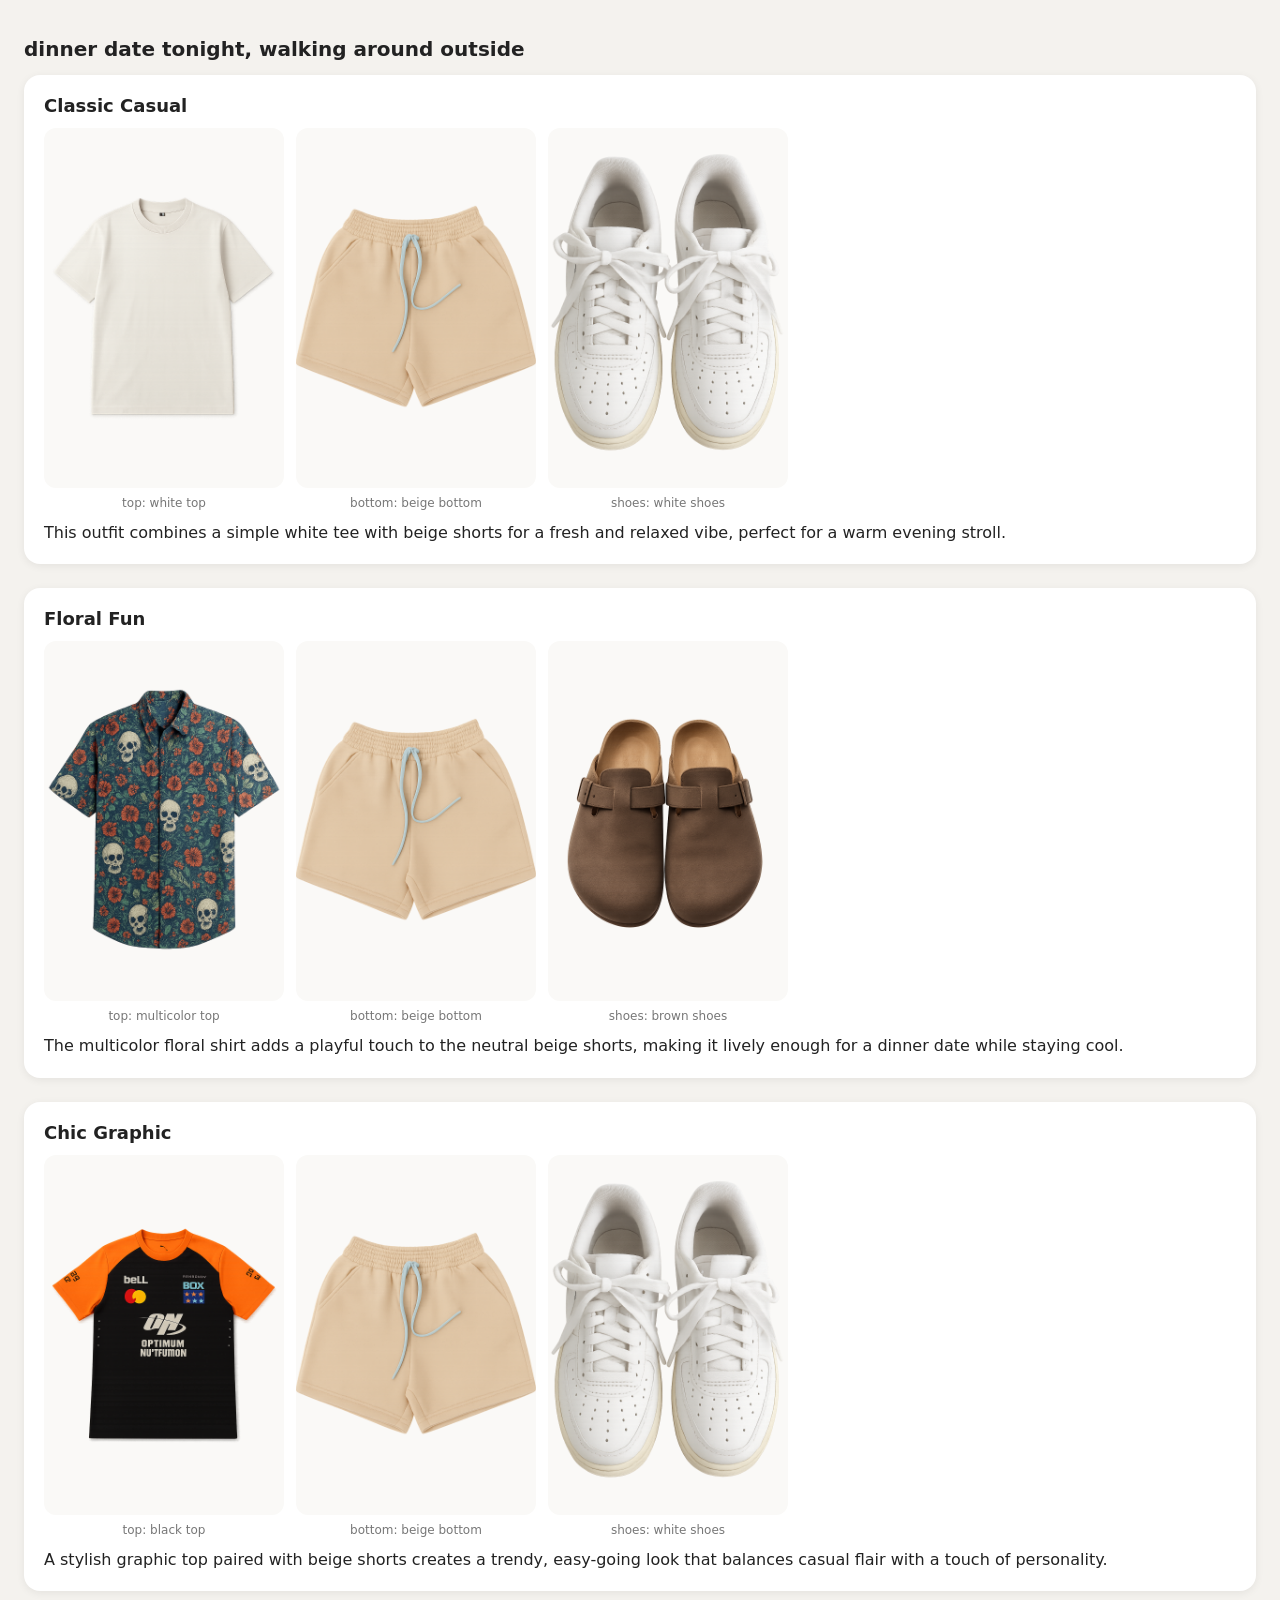
==== outfits.html @ 5315e97f "Initial commit" ====
<!doctype html><html><head><meta charset="utf-8"><title>Outfits</title><style>
body{font-family:system-ui,sans-serif;background:#f4f2ee;margin:0;padding:24px;color:#222}
h1{font-size:20px;font-weight:600} .card{background:#fff;border-radius:16px;padding:20px;margin:0 0 24px;box-shadow:0 2px 8px #0001}
.card h2{margin:0 0 12px;font-size:18px} .photos{display:flex;gap:12px;flex-wrap:wrap}
figure{margin:0;flex:1 1 140px;max-width:240px;text-align:center}
img{width:100%;aspect-ratio:2/3;object-fit:contain;background:#faf9f7;border-radius:12px}
figcaption{font-size:12px;color:#777;margin-top:4px} p{margin:12px 0 0;line-height:1.4}
</style></head><body><h1>dinner date tonight, walking around outside</h1><section class="card"><h2>Classic Casual</h2><div class="photos"><figure><img src="gpt_generate/gpt_white_t_shirt_20260925_034911.png" alt="gpt_white_t_shirt_20260925_034911.png"><figcaption>top: white top</figcaption></figure><figure><img src="gpt_generate/gpt_beige_shorts_20260927_043459.png" alt="gpt_beige_shorts_20260927_043459.png"><figcaption>bottom: beige bottom</figcaption></figure><figure><img src="gpt_generate/gpt_air_force_1_20260927_035716.png" alt="gpt_air_force_1_20260927_035716.png"><figcaption>shoes: white shoes</figcaption></figure></div><p>This outfit combines a simple white tee with beige shorts for a fresh and relaxed vibe, perfect for a warm evening stroll.</p></section><section class="card"><h2>Floral Fun</h2><div class="photos"><figure><img src="gpt_generate/gpt_floral_shirt_20260927_034820.png" alt="gpt_floral_shirt_20260927_034820.png"><figcaption>top: multicolor top</figcaption></figure><figure><img src="gpt_generate/gpt_beige_shorts_20260927_043459.png" alt="gpt_beige_shorts_20260927_043459.png"><figcaption>bottom: beige bottom</figcaption></figure><figure><img src="gpt_generate/gpt_brown_clogs_20260927_044316.png" alt="gpt_brown_clogs_20260927_044316.png"><figcaption>shoes: brown shoes</figcaption></figure></div><p>The multicolor floral shirt adds a playful touch to the neutral beige shorts, making it lively enough for a dinner date while staying cool.</p></section><section class="card"><h2>Chic Graphic</h2><div class="photos"><figure><img src="gpt_generate/gpt_mclaren_20260925_035043.png" alt="gpt_mclaren_20260925_035043.png"><figcaption>top: black top</figcaption></figure><figure><img src="gpt_generate/gpt_beige_shorts_20260927_043459.png" alt="gpt_beige_shorts_20260927_043459.png"><figcaption>bottom: beige bottom</figcaption></figure><figure><img src="gpt_generate/gpt_air_force_1_20260927_035716.png" alt="gpt_air_force_1_20260927_035716.png"><figcaption>shoes: white shoes</figcaption></figure></div><p>A stylish graphic top paired with beige shorts creates a trendy, easy-going look that balances casual flair with a touch of personality.</p></section></body></html>
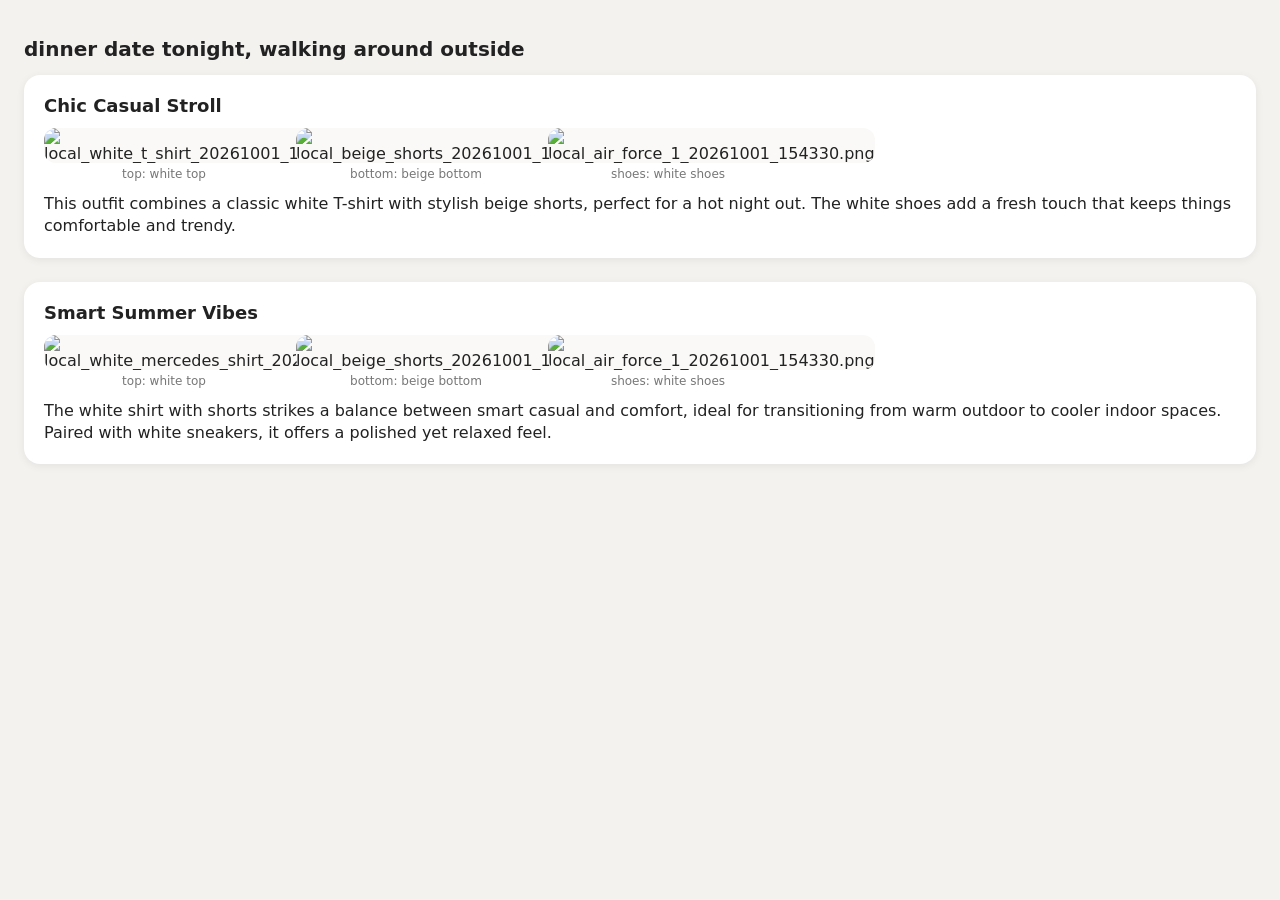
==== commit 8788409a: "Switch local background removal to rembg+BiRefNet with Real-ESRGAN sharpening Regenerate local_gener" ====
--- a/outfits.html
+++ b/outfits.html
@@ -5,4 +5,4 @@
 figure{margin:0;flex:1 1 140px;max-width:240px;text-align:center}
 img{width:100%;aspect-ratio:2/3;object-fit:contain;background:#faf9f7;border-radius:12px}
 figcaption{font-size:12px;color:#777;margin-top:4px} p{margin:12px 0 0;line-height:1.4}
-</style></head><body><h1>dinner date tonight, walking around outside</h1><section class="card"><h2>Classic Casual</h2><div class="photos"><figure><img src="gpt_generate/gpt_white_t_shirt_20260925_034911.png" alt="gpt_white_t_shirt_20260925_034911.png"><figcaption>top: white top</figcaption></figure><figure><img src="gpt_generate/gpt_beige_shorts_20260927_043459.png" alt="gpt_beige_shorts_20260927_043459.png"><figcaption>bottom: beige bottom</figcaption></figure><figure><img src="gpt_generate/gpt_air_force_1_20260927_035716.png" alt="gpt_air_force_1_20260927_035716.png"><figcaption>shoes: white shoes</figcaption></figure></div><p>This outfit combines a simple white tee with beige shorts for a fresh and relaxed vibe, perfect for a warm evening stroll.</p></section><section class="card"><h2>Floral Fun</h2><div class="photos"><figure><img src="gpt_generate/gpt_floral_shirt_20260927_034820.png" alt="gpt_floral_shirt_20260927_034820.png"><figcaption>top: multicolor top</figcaption></figure><figure><img src="gpt_generate/gpt_beige_shorts_20260927_043459.png" alt="gpt_beige_shorts_20260927_043459.png"><figcaption>bottom: beige bottom</figcaption></figure><figure><img src="gpt_generate/gpt_brown_clogs_20260927_044316.png" alt="gpt_brown_clogs_20260927_044316.png"><figcaption>shoes: brown shoes</figcaption></figure></div><p>The multicolor floral shirt adds a playful touch to the neutral beige shorts, making it lively enough for a dinner date while staying cool.</p></section><section class="card"><h2>Chic Graphic</h2><div class="photos"><figure><img src="gpt_generate/gpt_mclaren_20260925_035043.png" alt="gpt_mclaren_20260925_035043.png"><figcaption>top: black top</figcaption></figure><figure><img src="gpt_generate/gpt_beige_shorts_20260927_043459.png" alt="gpt_beige_shorts_20260927_043459.png"><figcaption>bottom: beige bottom</figcaption></figure><figure><img src="gpt_generate/gpt_air_force_1_20260927_035716.png" alt="gpt_air_force_1_20260927_035716.png"><figcaption>shoes: white shoes</figcaption></figure></div><p>A stylish graphic top paired with beige shorts creates a trendy, easy-going look that balances casual flair with a touch of personality.</p></section></body></html>+</style></head><body><h1>dinner date tonight, walking around outside</h1><section class="card"><h2>Chic Casual Stroll</h2><div class="photos"><figure><img src="local_generate/local_white_t_shirt_20261001_154508.png" alt="local_white_t_shirt_20261001_154508.png"><figcaption>top: white top</figcaption></figure><figure><img src="local_generate/local_beige_shorts_20261001_154340.png" alt="local_beige_shorts_20261001_154340.png"><figcaption>bottom: beige bottom</figcaption></figure><figure><img src="local_generate/local_air_force_1_20261001_154330.png" alt="local_air_force_1_20261001_154330.png"><figcaption>shoes: white shoes</figcaption></figure></div><p>This outfit combines a classic white T-shirt with stylish beige shorts, perfect for a hot night out. The white shoes add a fresh touch that keeps things comfortable and trendy.</p></section><section class="card"><h2>Smart Summer Vibes</h2><div class="photos"><figure><img src="local_generate/local_white_mercedes_shirt_20261001_154448.png" alt="local_white_mercedes_shirt_20261001_154448.png"><figcaption>top: white top</figcaption></figure><figure><img src="local_generate/local_beige_shorts_20261001_154340.png" alt="local_beige_shorts_20261001_154340.png"><figcaption>bottom: beige bottom</figcaption></figure><figure><img src="local_generate/local_air_force_1_20261001_154330.png" alt="local_air_force_1_20261001_154330.png"><figcaption>shoes: white shoes</figcaption></figure></div><p>The white shirt with shorts strikes a balance between smart casual and comfort, ideal for transitioning from warm outdoor to cooler indoor spaces. Paired with white sneakers, it offers a polished yet relaxed feel.</p></section></body></html>
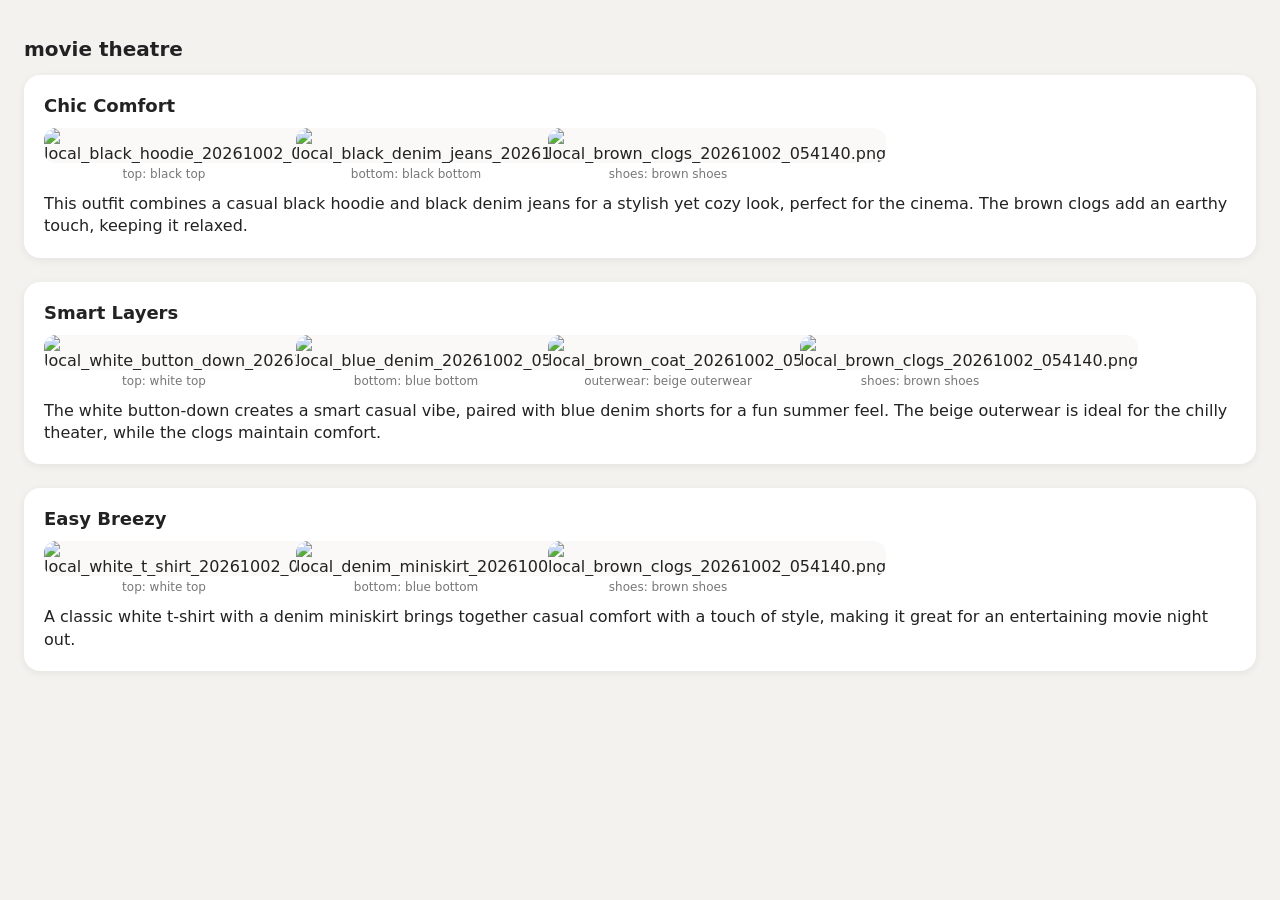
==== commit 364d77d5: "Remove warmth attribute, add birefnet/macOS background removal pipelines Drops the warmth column/fil" ====
--- a/outfits.html
+++ b/outfits.html
@@ -5,4 +5,4 @@
 figure{margin:0;flex:1 1 140px;max-width:240px;text-align:center}
 img{width:100%;aspect-ratio:2/3;object-fit:contain;background:#faf9f7;border-radius:12px}
 figcaption{font-size:12px;color:#777;margin-top:4px} p{margin:12px 0 0;line-height:1.4}
-</style></head><body><h1>dinner date tonight, walking around outside</h1><section class="card"><h2>Chic Casual Stroll</h2><div class="photos"><figure><img src="local_generate/local_white_t_shirt_20261001_154508.png" alt="local_white_t_shirt_20261001_154508.png"><figcaption>top: white top</figcaption></figure><figure><img src="local_generate/local_beige_shorts_20261001_154340.png" alt="local_beige_shorts_20261001_154340.png"><figcaption>bottom: beige bottom</figcaption></figure><figure><img src="local_generate/local_air_force_1_20261001_154330.png" alt="local_air_force_1_20261001_154330.png"><figcaption>shoes: white shoes</figcaption></figure></div><p>This outfit combines a classic white T-shirt with stylish beige shorts, perfect for a hot night out. The white shoes add a fresh touch that keeps things comfortable and trendy.</p></section><section class="card"><h2>Smart Summer Vibes</h2><div class="photos"><figure><img src="local_generate/local_white_mercedes_shirt_20261001_154448.png" alt="local_white_mercedes_shirt_20261001_154448.png"><figcaption>top: white top</figcaption></figure><figure><img src="local_generate/local_beige_shorts_20261001_154340.png" alt="local_beige_shorts_20261001_154340.png"><figcaption>bottom: beige bottom</figcaption></figure><figure><img src="local_generate/local_air_force_1_20261001_154330.png" alt="local_air_force_1_20261001_154330.png"><figcaption>shoes: white shoes</figcaption></figure></div><p>The white shirt with shorts strikes a balance between smart casual and comfort, ideal for transitioning from warm outdoor to cooler indoor spaces. Paired with white sneakers, it offers a polished yet relaxed feel.</p></section></body></html>+</style></head><body><h1>movie theatre</h1><section class="card"><h2>Chic Comfort</h2><div class="photos"><figure><img src="local_generate/local_black_hoodie_20261002_054107.png" alt="local_black_hoodie_20261002_054107.png"><figcaption>top: black top</figcaption></figure><figure><img src="local_generate/local_black_denim_jeans_20261002_054054.png" alt="local_black_denim_jeans_20261002_054054.png"><figcaption>bottom: black bottom</figcaption></figure><figure><img src="local_generate/local_brown_clogs_20261002_054140.png" alt="local_brown_clogs_20261002_054140.png"><figcaption>shoes: brown shoes</figcaption></figure></div><p>This outfit combines a casual black hoodie and black denim jeans for a stylish yet cozy look, perfect for the cinema. The brown clogs add an earthy touch, keeping it relaxed.</p></section><section class="card"><h2>Smart Layers</h2><div class="photos"><figure><img src="local_generate/local_white_button_down_20261002_054253.png" alt="local_white_button_down_20261002_054253.png"><figcaption>top: white top</figcaption></figure><figure><img src="local_generate/local_blue_denim_20261002_054115.png" alt="local_blue_denim_20261002_054115.png"><figcaption>bottom: blue bottom</figcaption></figure><figure><img src="local_generate/local_brown_coat_20261002_054149.png" alt="local_brown_coat_20261002_054149.png"><figcaption>outerwear: beige outerwear</figcaption></figure><figure><img src="local_generate/local_brown_clogs_20261002_054140.png" alt="local_brown_clogs_20261002_054140.png"><figcaption>shoes: brown shoes</figcaption></figure></div><p>The white button-down creates a smart casual vibe, paired with blue denim shorts for a fun summer feel. The beige outerwear is ideal for the chilly theater, while the clogs maintain comfort.</p></section><section class="card"><h2>Easy Breezy</h2><div class="photos"><figure><img src="local_generate/local_white_t_shirt_20261002_054317.png" alt="local_white_t_shirt_20261002_054317.png"><figcaption>top: white top</figcaption></figure><figure><img src="local_generate/local_denim_miniskirt_20261002_054203.png" alt="local_denim_miniskirt_20261002_054203.png"><figcaption>bottom: blue bottom</figcaption></figure><figure><img src="local_generate/local_brown_clogs_20261002_054140.png" alt="local_brown_clogs_20261002_054140.png"><figcaption>shoes: brown shoes</figcaption></figure></div><p>A classic white t-shirt with a denim miniskirt brings together casual comfort with a touch of style, making it great for an entertaining movie night out.</p></section></body></html>
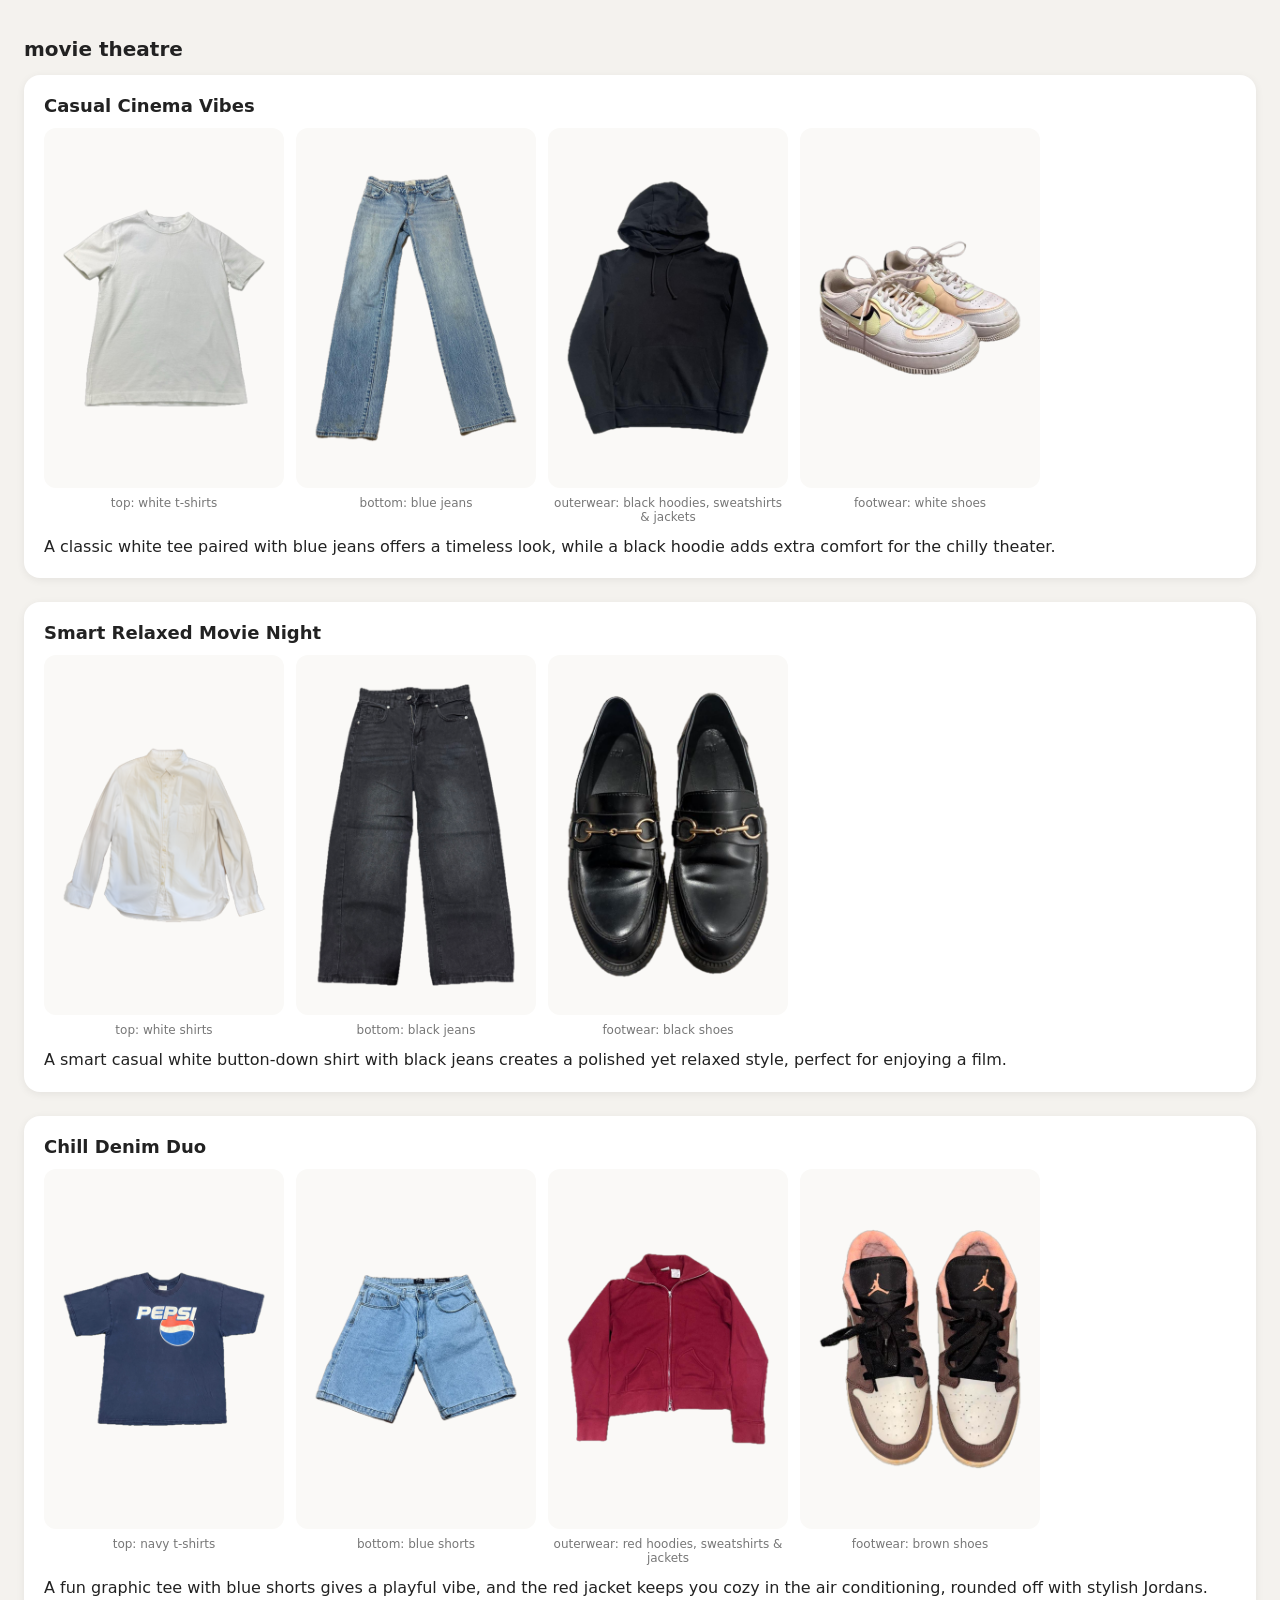
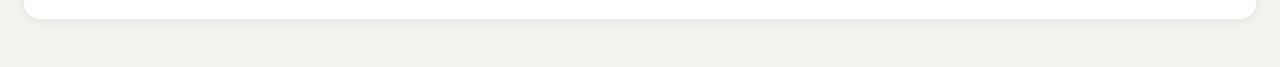
==== commit 9a5c57c6: "Rename outfit engines, refine tagging taxonomy, regenerate catalog 1-40 - outfit_engine.py / outfit_" ====
--- a/outfits.html
+++ b/outfits.html
@@ -5,4 +5,4 @@
 figure{margin:0;flex:1 1 140px;max-width:240px;text-align:center}
 img{width:100%;aspect-ratio:2/3;object-fit:contain;background:#faf9f7;border-radius:12px}
 figcaption{font-size:12px;color:#777;margin-top:4px} p{margin:12px 0 0;line-height:1.4}
-</style></head><body><h1>movie theatre</h1><section class="card"><h2>Chic Comfort</h2><div class="photos"><figure><img src="local_generate/local_black_hoodie_20261002_054107.png" alt="local_black_hoodie_20261002_054107.png"><figcaption>top: black top</figcaption></figure><figure><img src="local_generate/local_black_denim_jeans_20261002_054054.png" alt="local_black_denim_jeans_20261002_054054.png"><figcaption>bottom: black bottom</figcaption></figure><figure><img src="local_generate/local_brown_clogs_20261002_054140.png" alt="local_brown_clogs_20261002_054140.png"><figcaption>shoes: brown shoes</figcaption></figure></div><p>This outfit combines a casual black hoodie and black denim jeans for a stylish yet cozy look, perfect for the cinema. The brown clogs add an earthy touch, keeping it relaxed.</p></section><section class="card"><h2>Smart Layers</h2><div class="photos"><figure><img src="local_generate/local_white_button_down_20261002_054253.png" alt="local_white_button_down_20261002_054253.png"><figcaption>top: white top</figcaption></figure><figure><img src="local_generate/local_blue_denim_20261002_054115.png" alt="local_blue_denim_20261002_054115.png"><figcaption>bottom: blue bottom</figcaption></figure><figure><img src="local_generate/local_brown_coat_20261002_054149.png" alt="local_brown_coat_20261002_054149.png"><figcaption>outerwear: beige outerwear</figcaption></figure><figure><img src="local_generate/local_brown_clogs_20261002_054140.png" alt="local_brown_clogs_20261002_054140.png"><figcaption>shoes: brown shoes</figcaption></figure></div><p>The white button-down creates a smart casual vibe, paired with blue denim shorts for a fun summer feel. The beige outerwear is ideal for the chilly theater, while the clogs maintain comfort.</p></section><section class="card"><h2>Easy Breezy</h2><div class="photos"><figure><img src="local_generate/local_white_t_shirt_20261002_054317.png" alt="local_white_t_shirt_20261002_054317.png"><figcaption>top: white top</figcaption></figure><figure><img src="local_generate/local_denim_miniskirt_20261002_054203.png" alt="local_denim_miniskirt_20261002_054203.png"><figcaption>bottom: blue bottom</figcaption></figure><figure><img src="local_generate/local_brown_clogs_20261002_054140.png" alt="local_brown_clogs_20261002_054140.png"><figcaption>shoes: brown shoes</figcaption></figure></div><p>A classic white t-shirt with a denim miniskirt brings together casual comfort with a touch of style, making it great for an entertaining movie night out.</p></section></body></html>+</style></head><body><h1>movie theatre</h1><section class="card"><h2>Casual Cinema Vibes</h2><div class="photos"><figure><img src="macos_generate/macos_1_white_plain_tee_20261003_171202.png" alt="macos_1_white_plain_tee_20261003_171202.png"><figcaption>top: white t-shirts</figcaption></figure><figure><img src="macos_generate/macos_10_blue_straight_jeans_20261003_171208.png" alt="macos_10_blue_straight_jeans_20261003_171208.png"><figcaption>bottom: blue jeans</figcaption></figure><figure><img src="macos_generate/macos_12_black_plain_hoodie_20261003_171210.png" alt="macos_12_black_plain_hoodie_20261003_171210.png"><figcaption>outerwear: black hoodies, sweatshirts &amp; jackets</figcaption></figure><figure><img src="macos_generate/macos_30_multicolor_af1_20261003_171226.png" alt="macos_30_multicolor_af1_20261003_171226.png"><figcaption>footwear: white shoes</figcaption></figure></div><p>A classic white tee paired with blue jeans offers a timeless look, while a black hoodie adds extra comfort for the chilly theater.</p></section><section class="card"><h2>Smart Relaxed Movie Night</h2><div class="photos"><figure><img src="macos_generate/macos_2_white_button_down_20261003_171204.png" alt="macos_2_white_button_down_20261003_171204.png"><figcaption>top: white shirts</figcaption></figure><figure><img src="macos_generate/macos_14_black_denim_jeans_20261003_171210.png" alt="macos_14_black_denim_jeans_20261003_171210.png"><figcaption>bottom: black jeans</figcaption></figure><figure><img src="macos_generate/macos_27_black_loafers_20261003_171225.png" alt="macos_27_black_loafers_20261003_171225.png"><figcaption>footwear: black shoes</figcaption></figure></div><p>A smart casual white button-down shirt with black jeans creates a polished yet relaxed style, perfect for enjoying a film.</p></section><section class="card"><h2>Chill Denim Duo</h2><div class="photos"><figure><img src="macos_generate/macos_23_blue_pepsi_tee_20261003_171224.png" alt="macos_23_blue_pepsi_tee_20261003_171224.png"><figcaption>top: navy t-shirts</figcaption></figure><figure><img src="macos_generate/macos_6_light_blue_denim_shorts_20261003_171207.png" alt="macos_6_light_blue_denim_shorts_20261003_171207.png"><figcaption>bottom: blue shorts</figcaption></figure><figure><img src="macos_generate/macos_39_red_plain_jacket_20261003_171228.png" alt="macos_39_red_plain_jacket_20261003_171228.png"><figcaption>outerwear: red hoodies, sweatshirts &amp; jackets</figcaption></figure><figure><img src="macos_generate/macos_29_brown_tuffle_jordans_20261003_171226.png" alt="macos_29_brown_tuffle_jordans_20261003_171226.png"><figcaption>footwear: brown shoes</figcaption></figure></div><p>A fun graphic tee with blue shorts gives a playful vibe, and the red jacket keeps you cozy in the air conditioning, rounded off with stylish Jordans.</p></section></body></html>
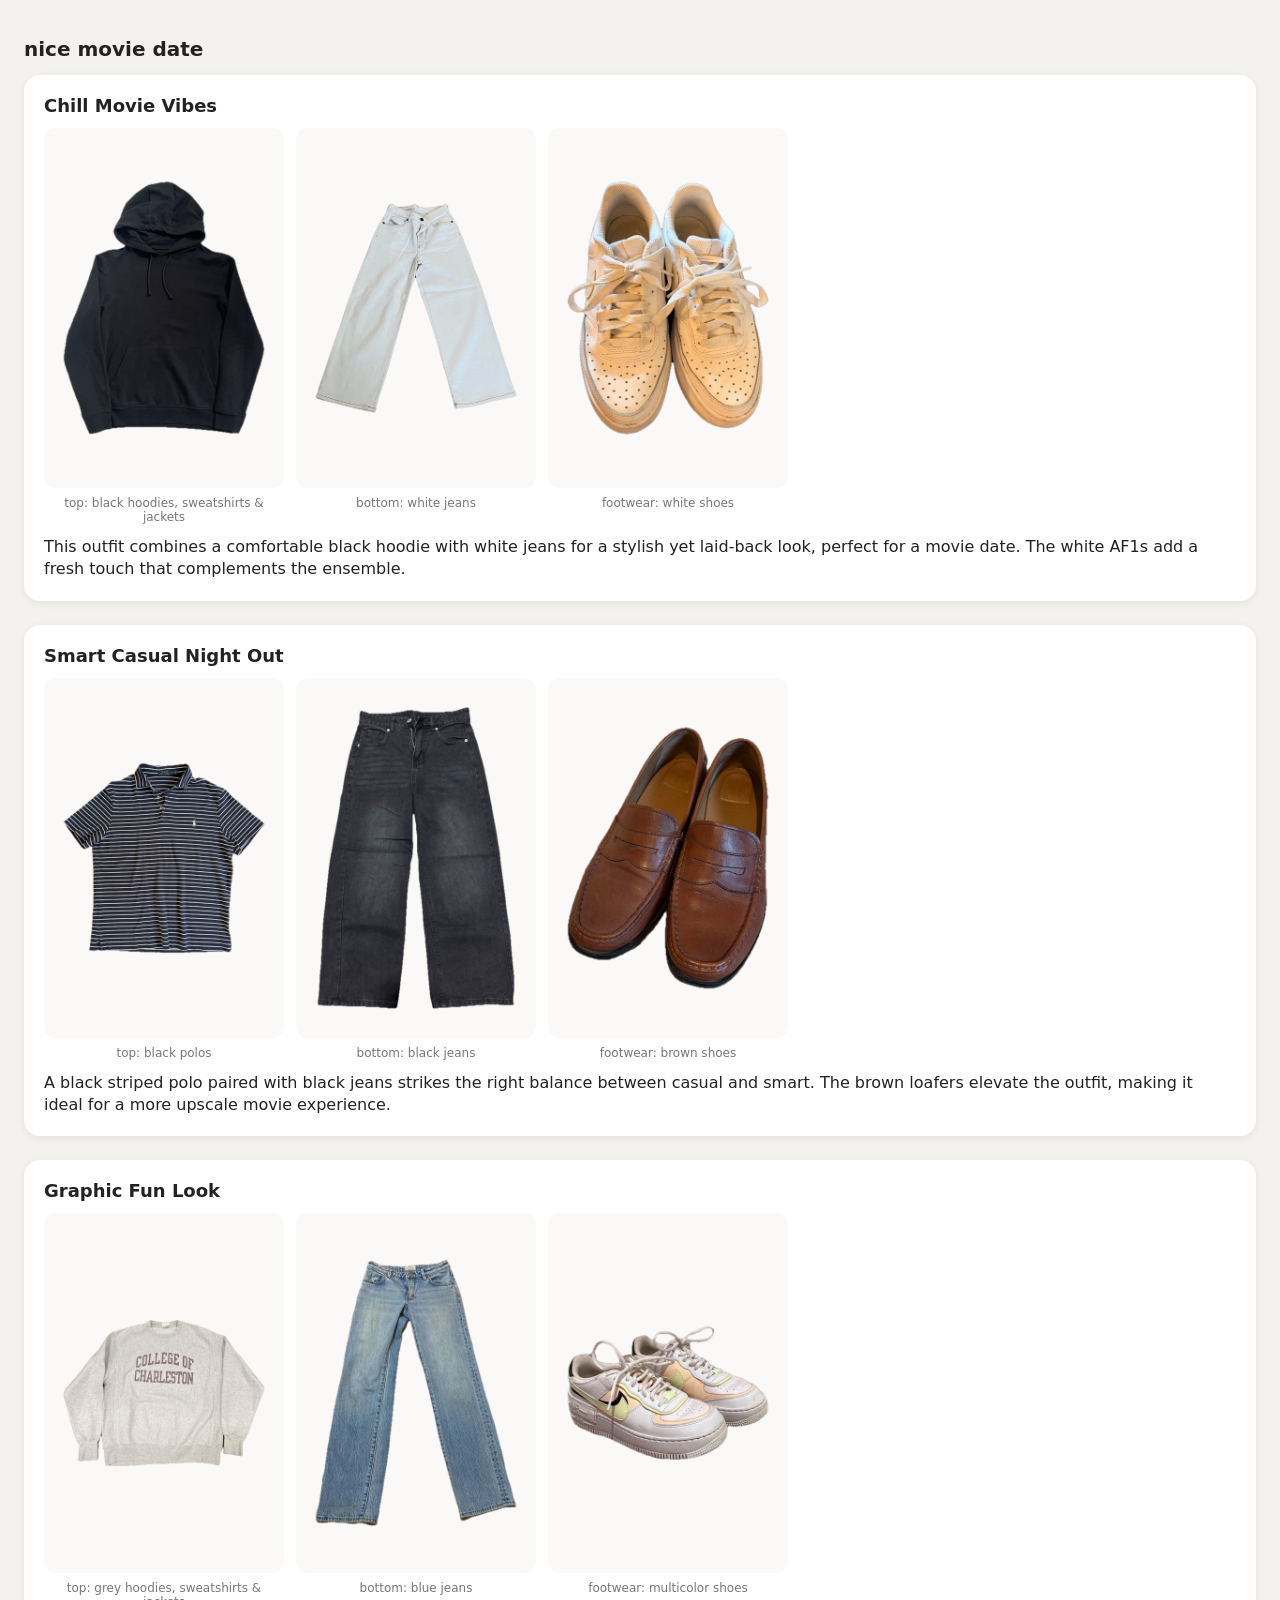
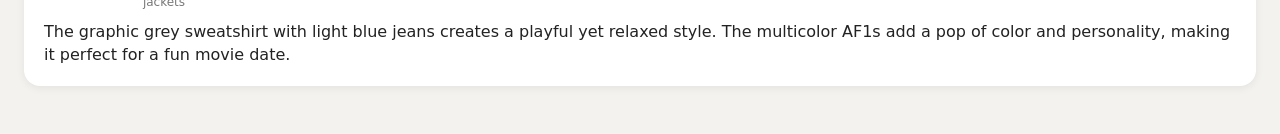
==== commit 769aab81: "Add tagging_worker_3 (hybrid CLIP+Ollama), switch to fashion-clip, drop timestamps from generated fi" ====
--- a/outfits.html
+++ b/outfits.html
@@ -5,4 +5,4 @@
 figure{margin:0;flex:1 1 140px;max-width:240px;text-align:center}
 img{width:100%;aspect-ratio:2/3;object-fit:contain;background:#faf9f7;border-radius:12px}
 figcaption{font-size:12px;color:#777;margin-top:4px} p{margin:12px 0 0;line-height:1.4}
-</style></head><body><h1>movie theatre</h1><section class="card"><h2>Casual Cinema Vibes</h2><div class="photos"><figure><img src="macos_generate/macos_1_white_plain_tee_20261003_171202.png" alt="macos_1_white_plain_tee_20261003_171202.png"><figcaption>top: white t-shirts</figcaption></figure><figure><img src="macos_generate/macos_10_blue_straight_jeans_20261003_171208.png" alt="macos_10_blue_straight_jeans_20261003_171208.png"><figcaption>bottom: blue jeans</figcaption></figure><figure><img src="macos_generate/macos_12_black_plain_hoodie_20261003_171210.png" alt="macos_12_black_plain_hoodie_20261003_171210.png"><figcaption>outerwear: black hoodies, sweatshirts &amp; jackets</figcaption></figure><figure><img src="macos_generate/macos_30_multicolor_af1_20261003_171226.png" alt="macos_30_multicolor_af1_20261003_171226.png"><figcaption>footwear: white shoes</figcaption></figure></div><p>A classic white tee paired with blue jeans offers a timeless look, while a black hoodie adds extra comfort for the chilly theater.</p></section><section class="card"><h2>Smart Relaxed Movie Night</h2><div class="photos"><figure><img src="macos_generate/macos_2_white_button_down_20261003_171204.png" alt="macos_2_white_button_down_20261003_171204.png"><figcaption>top: white shirts</figcaption></figure><figure><img src="macos_generate/macos_14_black_denim_jeans_20261003_171210.png" alt="macos_14_black_denim_jeans_20261003_171210.png"><figcaption>bottom: black jeans</figcaption></figure><figure><img src="macos_generate/macos_27_black_loafers_20261003_171225.png" alt="macos_27_black_loafers_20261003_171225.png"><figcaption>footwear: black shoes</figcaption></figure></div><p>A smart casual white button-down shirt with black jeans creates a polished yet relaxed style, perfect for enjoying a film.</p></section><section class="card"><h2>Chill Denim Duo</h2><div class="photos"><figure><img src="macos_generate/macos_23_blue_pepsi_tee_20261003_171224.png" alt="macos_23_blue_pepsi_tee_20261003_171224.png"><figcaption>top: navy t-shirts</figcaption></figure><figure><img src="macos_generate/macos_6_light_blue_denim_shorts_20261003_171207.png" alt="macos_6_light_blue_denim_shorts_20261003_171207.png"><figcaption>bottom: blue shorts</figcaption></figure><figure><img src="macos_generate/macos_39_red_plain_jacket_20261003_171228.png" alt="macos_39_red_plain_jacket_20261003_171228.png"><figcaption>outerwear: red hoodies, sweatshirts &amp; jackets</figcaption></figure><figure><img src="macos_generate/macos_29_brown_tuffle_jordans_20261003_171226.png" alt="macos_29_brown_tuffle_jordans_20261003_171226.png"><figcaption>footwear: brown shoes</figcaption></figure></div><p>A fun graphic tee with blue shorts gives a playful vibe, and the red jacket keeps you cozy in the air conditioning, rounded off with stylish Jordans.</p></section></body></html>+</style></head><body><h1>nice movie date</h1><section class="card"><h2>Chill Movie Vibes</h2><div class="photos"><figure><img src="macos_generate/macos_12_black_plain_hoodie.png" alt="macos_12_black_plain_hoodie.png"><figcaption>top: black hoodies, sweatshirts &amp; jackets</figcaption></figure><figure><img src="macos_generate/macos_25_white_straight_jeans.png" alt="macos_25_white_straight_jeans.png"><figcaption>bottom: white jeans</figcaption></figure><figure><img src="macos_generate/macos_16_white_af1.png" alt="macos_16_white_af1.png"><figcaption>footwear: white shoes</figcaption></figure></div><p>This outfit combines a comfortable black hoodie with white jeans for a stylish yet laid-back look, perfect for a movie date. The white AF1s add a fresh touch that complements the ensemble.</p></section><section class="card"><h2>Smart Casual Night Out</h2><div class="photos"><figure><img src="macos_generate/macos_50_black_striped_polo.png" alt="macos_50_black_striped_polo.png"><figcaption>top: black polos</figcaption></figure><figure><img src="macos_generate/macos_14_black_washed_regular_jeans.png" alt="macos_14_black_washed_regular_jeans.png"><figcaption>bottom: black jeans</figcaption></figure><figure><img src="macos_generate/macos_28_brown_loafers.png" alt="macos_28_brown_loafers.png"><figcaption>footwear: brown shoes</figcaption></figure></div><p>A black striped polo paired with black jeans strikes the right balance between casual and smart. The brown loafers elevate the outfit, making it ideal for a more upscale movie experience.</p></section><section class="card"><h2>Graphic Fun Look</h2><div class="photos"><figure><img src="macos_generate/macos_36_grey_college_sweatshirt.png" alt="macos_36_grey_college_sweatshirt.png"><figcaption>top: grey hoodies, sweatshirts &amp; jackets</figcaption></figure><figure><img src="macos_generate/macos_10_light_blue_straight_jeans.png" alt="macos_10_light_blue_straight_jeans.png"><figcaption>bottom: blue jeans</figcaption></figure><figure><img src="macos_generate/macos_30_multicolor_af1.png" alt="macos_30_multicolor_af1.png"><figcaption>footwear: multicolor shoes</figcaption></figure></div><p>The graphic grey sweatshirt with light blue jeans creates a playful yet relaxed style. The multicolor AF1s add a pop of color and personality, making it perfect for a fun movie date.</p></section></body></html>
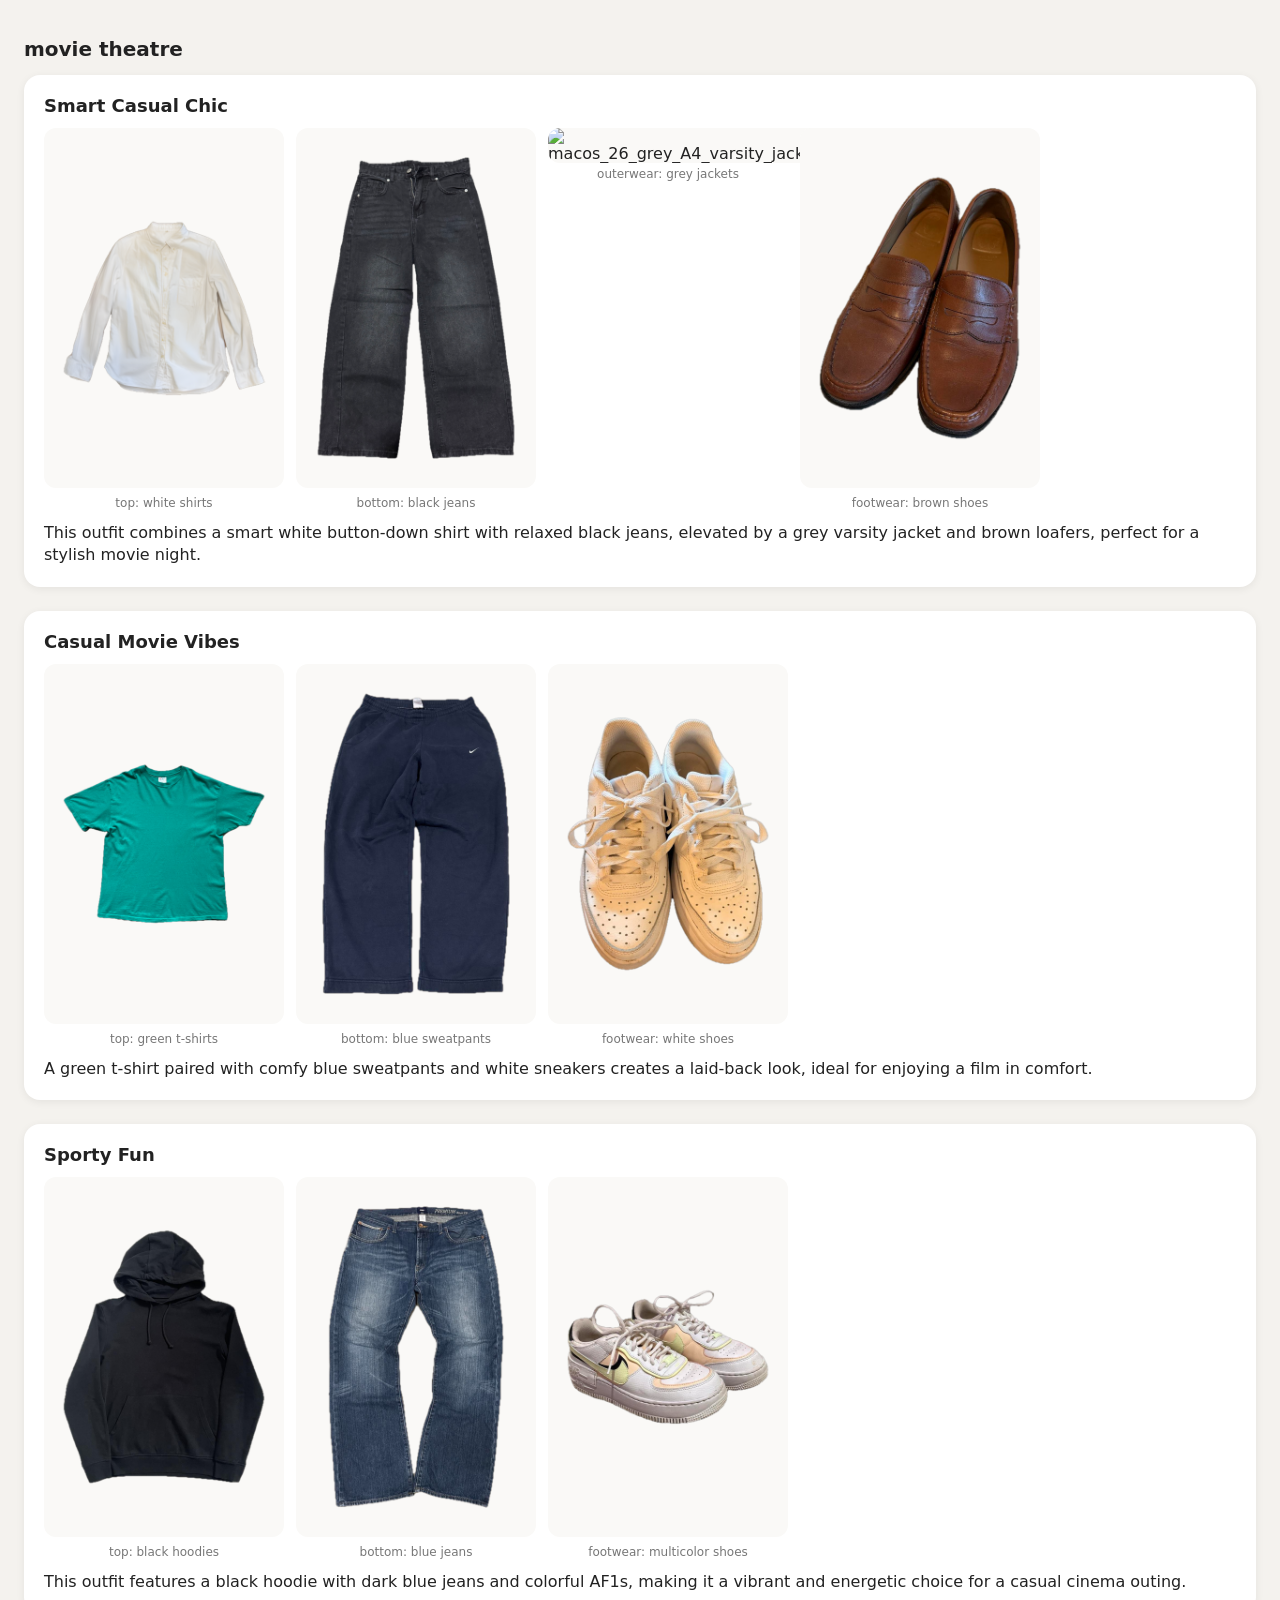
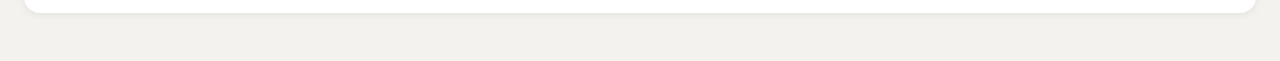
==== commit d9cf3a45: "Worker 4 guides, sleeve and sandals; outfit engine on worker 4; dataset updates - tagging_worker_4: " ====
--- a/outfits.html
+++ b/outfits.html
@@ -5,4 +5,4 @@
 figure{margin:0;flex:1 1 140px;max-width:240px;text-align:center}
 img{width:100%;aspect-ratio:2/3;object-fit:contain;background:#faf9f7;border-radius:12px}
 figcaption{font-size:12px;color:#777;margin-top:4px} p{margin:12px 0 0;line-height:1.4}
-</style></head><body><h1>nice movie date</h1><section class="card"><h2>Chill Movie Vibes</h2><div class="photos"><figure><img src="macos_generate/macos_12_black_plain_hoodie.png" alt="macos_12_black_plain_hoodie.png"><figcaption>top: black hoodies, sweatshirts &amp; jackets</figcaption></figure><figure><img src="macos_generate/macos_25_white_straight_jeans.png" alt="macos_25_white_straight_jeans.png"><figcaption>bottom: white jeans</figcaption></figure><figure><img src="macos_generate/macos_16_white_af1.png" alt="macos_16_white_af1.png"><figcaption>footwear: white shoes</figcaption></figure></div><p>This outfit combines a comfortable black hoodie with white jeans for a stylish yet laid-back look, perfect for a movie date. The white AF1s add a fresh touch that complements the ensemble.</p></section><section class="card"><h2>Smart Casual Night Out</h2><div class="photos"><figure><img src="macos_generate/macos_50_black_striped_polo.png" alt="macos_50_black_striped_polo.png"><figcaption>top: black polos</figcaption></figure><figure><img src="macos_generate/macos_14_black_washed_regular_jeans.png" alt="macos_14_black_washed_regular_jeans.png"><figcaption>bottom: black jeans</figcaption></figure><figure><img src="macos_generate/macos_28_brown_loafers.png" alt="macos_28_brown_loafers.png"><figcaption>footwear: brown shoes</figcaption></figure></div><p>A black striped polo paired with black jeans strikes the right balance between casual and smart. The brown loafers elevate the outfit, making it ideal for a more upscale movie experience.</p></section><section class="card"><h2>Graphic Fun Look</h2><div class="photos"><figure><img src="macos_generate/macos_36_grey_college_sweatshirt.png" alt="macos_36_grey_college_sweatshirt.png"><figcaption>top: grey hoodies, sweatshirts &amp; jackets</figcaption></figure><figure><img src="macos_generate/macos_10_light_blue_straight_jeans.png" alt="macos_10_light_blue_straight_jeans.png"><figcaption>bottom: blue jeans</figcaption></figure><figure><img src="macos_generate/macos_30_multicolor_af1.png" alt="macos_30_multicolor_af1.png"><figcaption>footwear: multicolor shoes</figcaption></figure></div><p>The graphic grey sweatshirt with light blue jeans creates a playful yet relaxed style. The multicolor AF1s add a pop of color and personality, making it perfect for a fun movie date.</p></section></body></html>+</style></head><body><h1>movie theatre</h1><section class="card"><h2>Smart Casual Chic</h2><div class="photos"><figure><img src="macos_generate/macos_2_white_button_down.png" alt="macos_2_white_button_down.png"><figcaption>top: white shirts</figcaption></figure><figure><img src="macos_generate/macos_14_black_washed_regular_jeans.png" alt="macos_14_black_washed_regular_jeans.png"><figcaption>bottom: black jeans</figcaption></figure><figure><img src="macos_generate/macos_26_grey_A4_varsity_jacket.png" alt="macos_26_grey_A4_varsity_jacket.png"><figcaption>outerwear: grey jackets</figcaption></figure><figure><img src="macos_generate/macos_28_brown_loafers.png" alt="macos_28_brown_loafers.png"><figcaption>footwear: brown shoes</figcaption></figure></div><p>This outfit combines a smart white button-down shirt with relaxed black jeans, elevated by a grey varsity jacket and brown loafers, perfect for a stylish movie night.</p></section><section class="card"><h2>Casual Movie Vibes</h2><div class="photos"><figure><img src="macos_generate/macos_21_green_plain_tee.png" alt="macos_21_green_plain_tee.png"><figcaption>top: green t-shirts</figcaption></figure><figure><img src="macos_generate/macos_51_dark_blue_nike_sweatpants.png" alt="macos_51_dark_blue_nike_sweatpants.png"><figcaption>bottom: blue sweatpants</figcaption></figure><figure><img src="macos_generate/macos_16_white_af1.png" alt="macos_16_white_af1.png"><figcaption>footwear: white shoes</figcaption></figure></div><p>A green t-shirt paired with comfy blue sweatpants and white sneakers creates a laid-back look, ideal for enjoying a film in comfort.</p></section><section class="card"><h2>Sporty Fun</h2><div class="photos"><figure><img src="macos_generate/macos_12_black_plain_hoodie.png" alt="macos_12_black_plain_hoodie.png"><figcaption>top: black hoodies</figcaption></figure><figure><img src="macos_generate/macos_42_dark_blue_washed_regular_jeans.png" alt="macos_42_dark_blue_washed_regular_jeans.png"><figcaption>bottom: blue jeans</figcaption></figure><figure><img src="macos_generate/macos_30_multicolor_af1.png" alt="macos_30_multicolor_af1.png"><figcaption>footwear: multicolor shoes</figcaption></figure></div><p>This outfit features a black hoodie with dark blue jeans and colorful AF1s, making it a vibrant and energetic choice for a casual cinema outing.</p></section></body></html>
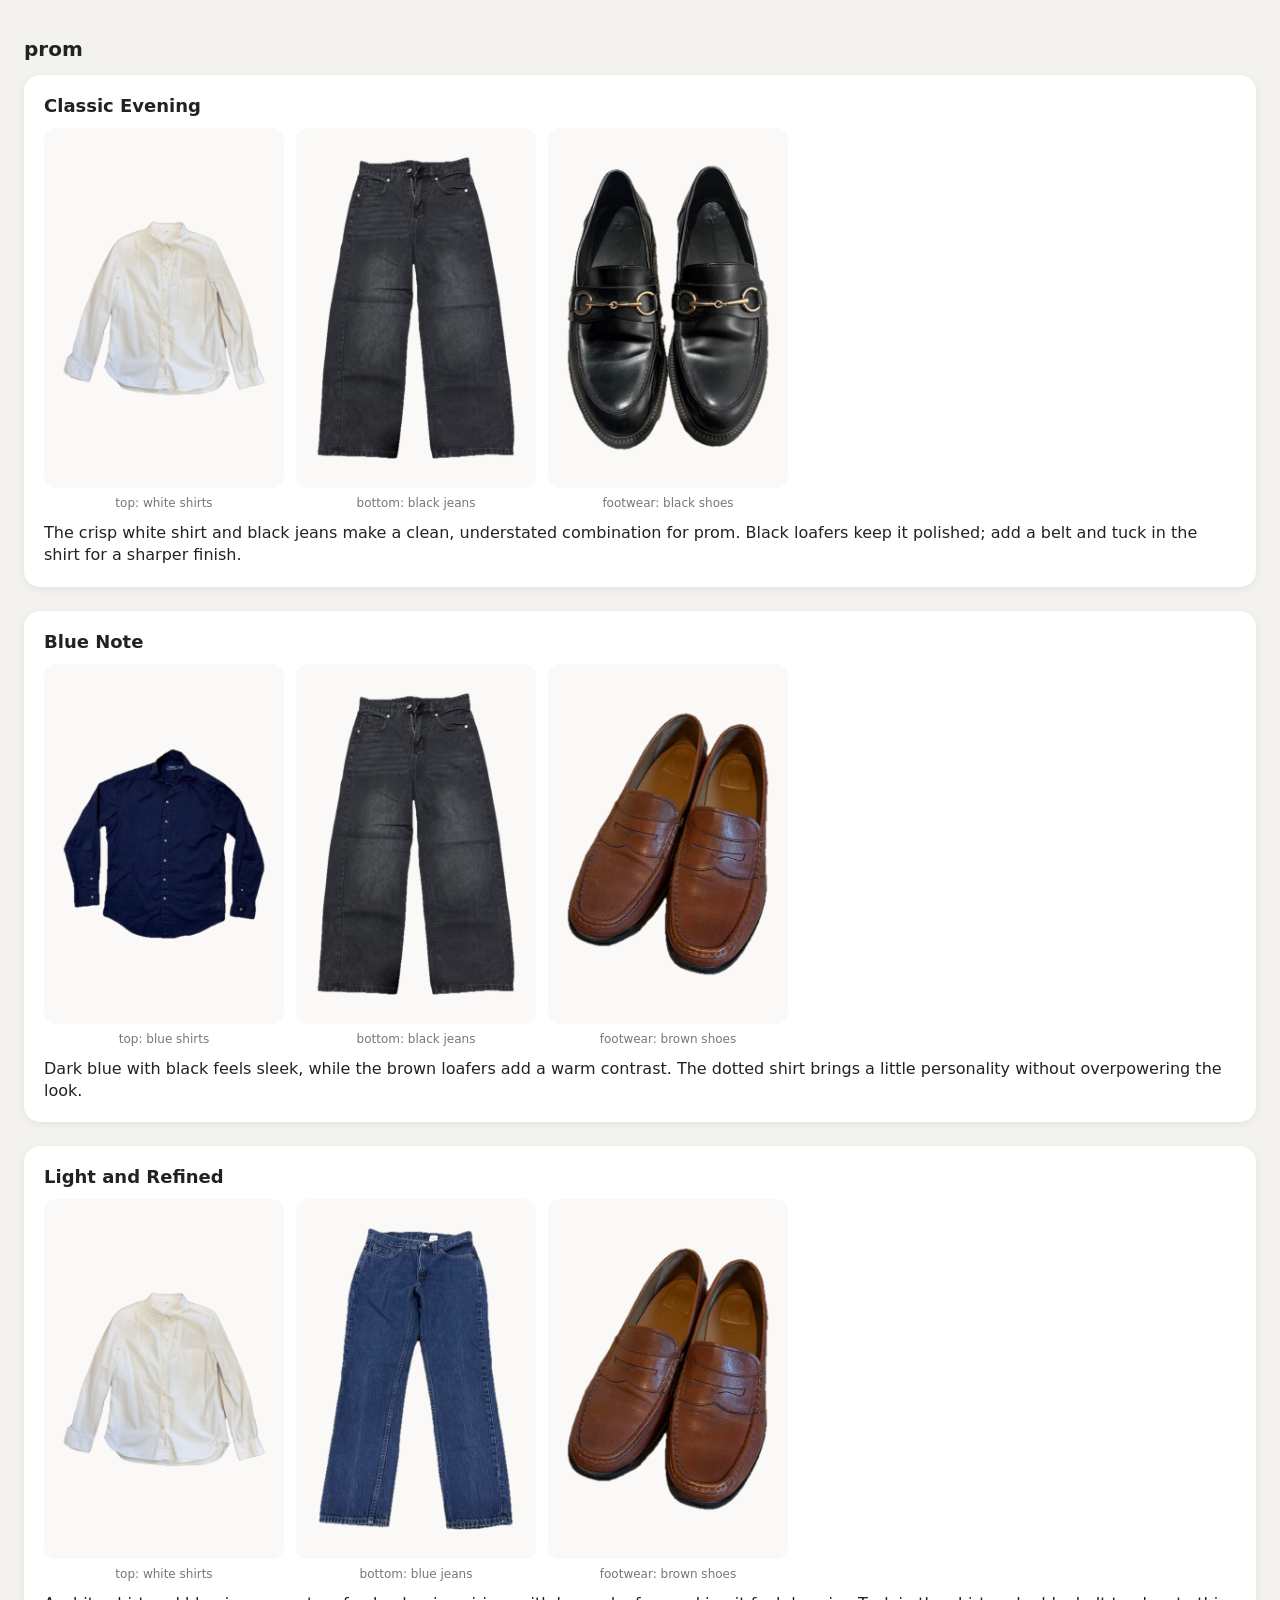
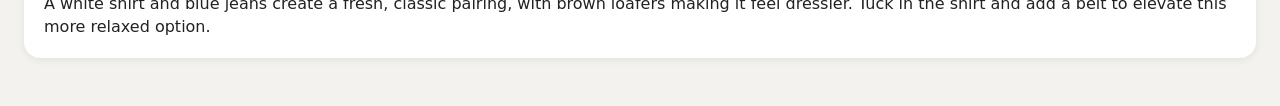
==== commit 4e5a9fce: "Tag with GPT-4.1 mini at temperature 0; fix shade, pattern and polo formality - tagging_worker_4: de" ====
--- a/outfits.html
+++ b/outfits.html
@@ -5,4 +5,4 @@
 figure{margin:0;flex:1 1 140px;max-width:240px;text-align:center}
 img{width:100%;aspect-ratio:2/3;object-fit:contain;background:#faf9f7;border-radius:12px}
 figcaption{font-size:12px;color:#777;margin-top:4px} p{margin:12px 0 0;line-height:1.4}
-</style></head><body><h1>movie theatre</h1><section class="card"><h2>Smart Casual Chic</h2><div class="photos"><figure><img src="macos_generate/macos_2_white_button_down.png" alt="macos_2_white_button_down.png"><figcaption>top: white shirts</figcaption></figure><figure><img src="macos_generate/macos_14_black_washed_regular_jeans.png" alt="macos_14_black_washed_regular_jeans.png"><figcaption>bottom: black jeans</figcaption></figure><figure><img src="macos_generate/macos_26_grey_A4_varsity_jacket.png" alt="macos_26_grey_A4_varsity_jacket.png"><figcaption>outerwear: grey jackets</figcaption></figure><figure><img src="macos_generate/macos_28_brown_loafers.png" alt="macos_28_brown_loafers.png"><figcaption>footwear: brown shoes</figcaption></figure></div><p>This outfit combines a smart white button-down shirt with relaxed black jeans, elevated by a grey varsity jacket and brown loafers, perfect for a stylish movie night.</p></section><section class="card"><h2>Casual Movie Vibes</h2><div class="photos"><figure><img src="macos_generate/macos_21_green_plain_tee.png" alt="macos_21_green_plain_tee.png"><figcaption>top: green t-shirts</figcaption></figure><figure><img src="macos_generate/macos_51_dark_blue_nike_sweatpants.png" alt="macos_51_dark_blue_nike_sweatpants.png"><figcaption>bottom: blue sweatpants</figcaption></figure><figure><img src="macos_generate/macos_16_white_af1.png" alt="macos_16_white_af1.png"><figcaption>footwear: white shoes</figcaption></figure></div><p>A green t-shirt paired with comfy blue sweatpants and white sneakers creates a laid-back look, ideal for enjoying a film in comfort.</p></section><section class="card"><h2>Sporty Fun</h2><div class="photos"><figure><img src="macos_generate/macos_12_black_plain_hoodie.png" alt="macos_12_black_plain_hoodie.png"><figcaption>top: black hoodies</figcaption></figure><figure><img src="macos_generate/macos_42_dark_blue_washed_regular_jeans.png" alt="macos_42_dark_blue_washed_regular_jeans.png"><figcaption>bottom: blue jeans</figcaption></figure><figure><img src="macos_generate/macos_30_multicolor_af1.png" alt="macos_30_multicolor_af1.png"><figcaption>footwear: multicolor shoes</figcaption></figure></div><p>This outfit features a black hoodie with dark blue jeans and colorful AF1s, making it a vibrant and energetic choice for a casual cinema outing.</p></section></body></html>+</style></head><body><h1>prom</h1><section class="card"><h2>Classic Evening</h2><div class="photos"><figure><img src="macos_generate/macos_2_white_button_down.png" alt="macos_2_white_button_down.png"><figcaption>top: white shirts</figcaption></figure><figure><img src="macos_generate/macos_14_black_washed_regular_jeans.png" alt="macos_14_black_washed_regular_jeans.png"><figcaption>bottom: black jeans</figcaption></figure><figure><img src="macos_generate/macos_27_black_loafers.png" alt="macos_27_black_loafers.png"><figcaption>footwear: black shoes</figcaption></figure></div><p>The crisp white shirt and black jeans make a clean, understated combination for prom. Black loafers keep it polished; add a belt and tuck in the shirt for a sharper finish.</p></section><section class="card"><h2>Blue Note</h2><div class="photos"><figure><img src="macos_generate/macos_9_dark_blue_button_down.png" alt="macos_9_dark_blue_button_down.png"><figcaption>top: blue shirts</figcaption></figure><figure><img src="macos_generate/macos_14_black_washed_regular_jeans.png" alt="macos_14_black_washed_regular_jeans.png"><figcaption>bottom: black jeans</figcaption></figure><figure><img src="macos_generate/macos_28_brown_loafers.png" alt="macos_28_brown_loafers.png"><figcaption>footwear: brown shoes</figcaption></figure></div><p>Dark blue with black feels sleek, while the brown loafers add a warm contrast. The dotted shirt brings a little personality without overpowering the look.</p></section><section class="card"><h2>Light and Refined</h2><div class="photos"><figure><img src="macos_generate/macos_2_white_button_down.png" alt="macos_2_white_button_down.png"><figcaption>top: white shirts</figcaption></figure><figure><img src="macos_generate/macos_38_blue_regular_jeans.png" alt="macos_38_blue_regular_jeans.png"><figcaption>bottom: blue jeans</figcaption></figure><figure><img src="macos_generate/macos_28_brown_loafers.png" alt="macos_28_brown_loafers.png"><figcaption>footwear: brown shoes</figcaption></figure></div><p>A white shirt and blue jeans create a fresh, classic pairing, with brown loafers making it feel dressier. Tuck in the shirt and add a belt to elevate this more relaxed option.</p></section></body></html>
